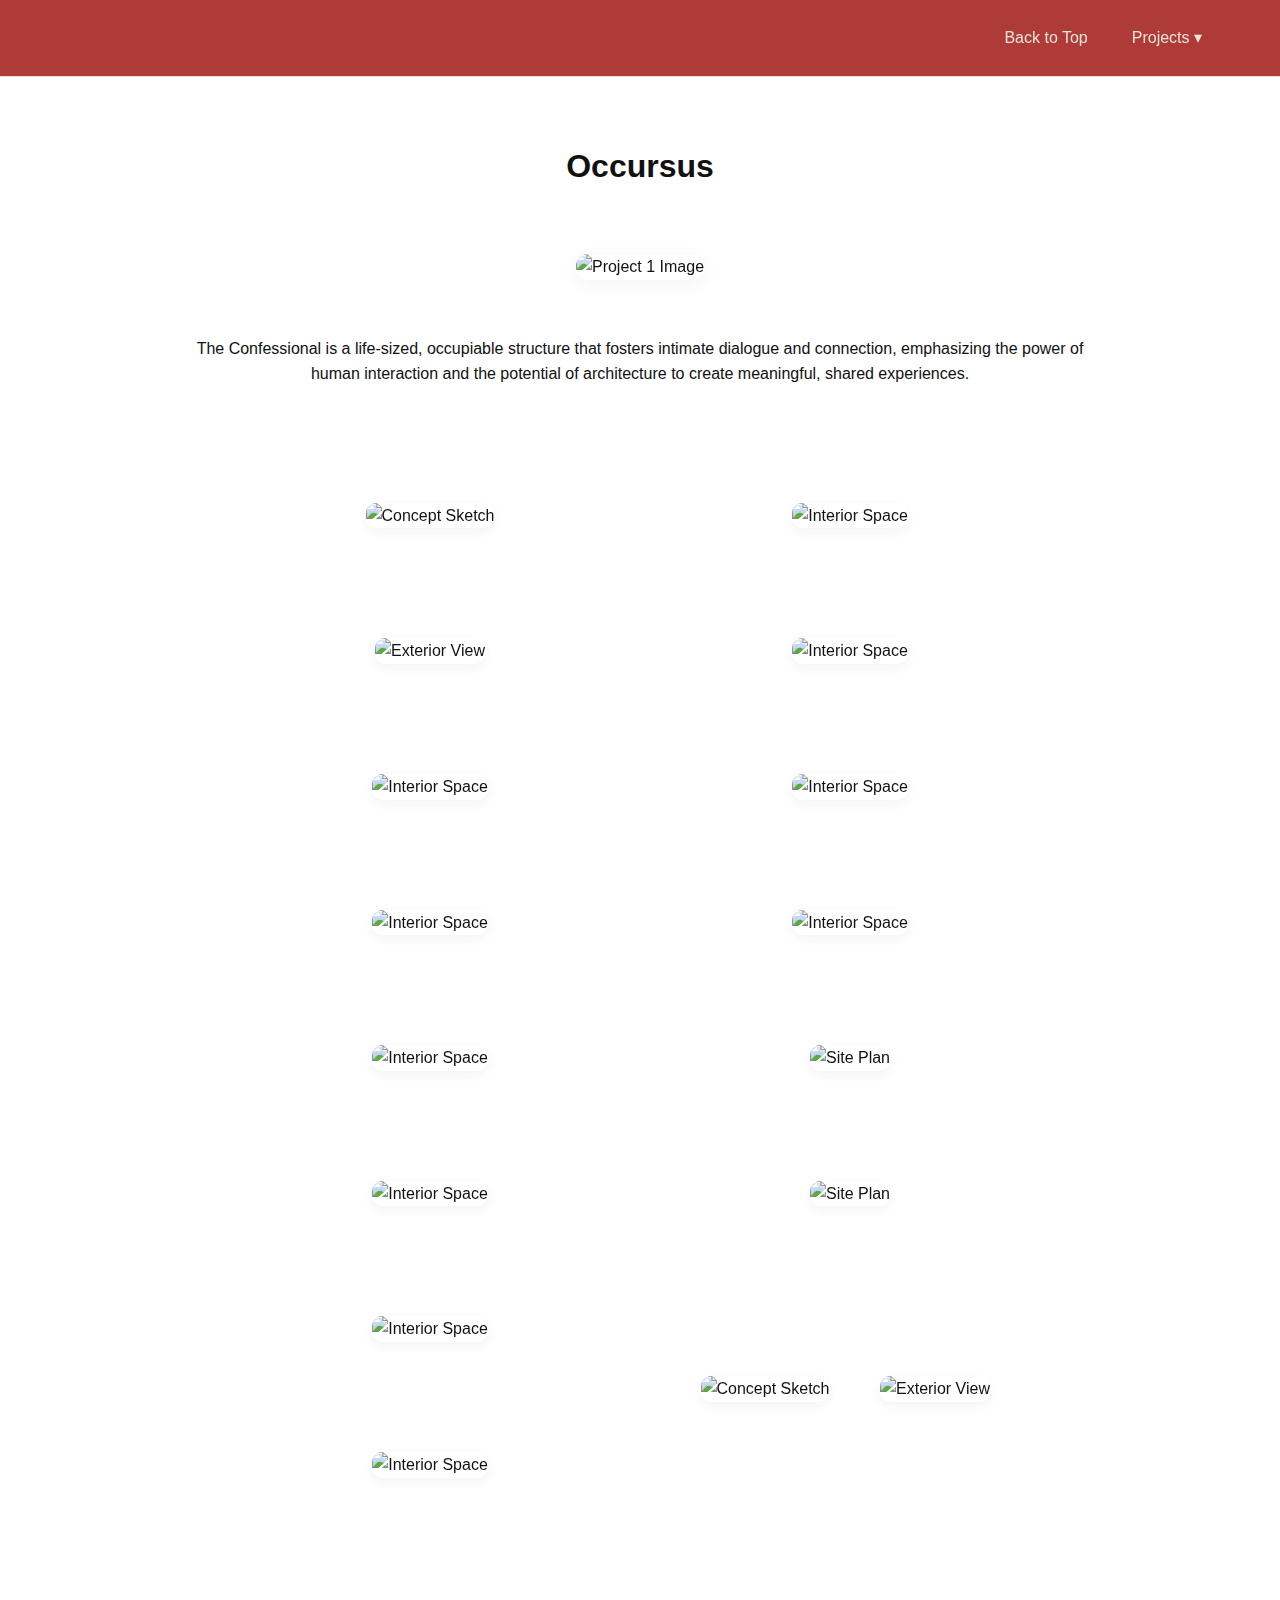
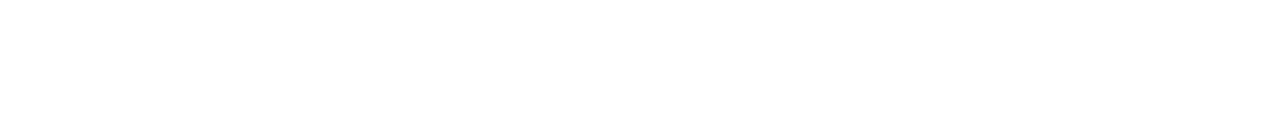
==== project4.html @ d080ab5f "Add files via upload" ====
<!DOCTYPE html>
<html lang="en">
<head>
  <meta charset="UTF-8" />
  <meta name="viewport" content="width=device-width, initial-scale=1.0"/>
  <title>Project 1 | Razan Alzouabi Portfolio</title>
  <link rel="stylesheet" href="styles.css" />
</head>
<body>
    <header class="navbar">
        <div class="logo">
          <a href="index.html" class="logo-link">Razan Alzouabi</a>
        </div>
        
        <nav class="nav-right">
          <ul class="nav-links">
            <li><a href="#top">Back to Top</a></li>
            <li class="dropdown">
              <button onclick="toggleMenu()" class="dropdown-toggle">Projects ▾</button>
              <ul class="dropdown-menu" id="projectDropdown">
                <li><a href="project1.html">Gateway Station</a></li>
                <li><a href="project2.html">House Revolution</a></li>
                <li><a href="project3.html">Lavuu Pavilion</a></li>
                <li><a href="project5.html">Capsule</a></li>
              </ul>
            </li>
          </ul>
        </nav>
      </header>

  <section class="project-detail">
    <div class="project-detail-container">
      <h1>Occursus</h1>
      <img src="assets/Occursus/cover1.jpg" alt="Project 1 Image" />
      <p>The Confessional is a life-sized, occupiable structure that fosters intimate dialogue and connection,
        emphasizing the power of human interaction and the potential of architecture to create meaningful, shared experiences.</p>
        <div class="masonry-grid">
        <div class="masonry-item">
          <img src="assets/Occursus/image1.jpg" alt="Concept Sketch">
          
        </div>
        <div class="masonry-item">
          <img src="assets/Occursus/image2.jpg" alt="Exterior View">
          
        </div>
        <div class="masonry-item">
          <img src="assets/Occursus/image3.jpg" alt="Interior Space">
        </div>
    
    <div class="masonry-item">
      <img src="assets/Occursus/image8.jpeg" alt="Interior Space">
    
</div>
<div class="masonry-item">
  <img src="assets/Occursus/image9.jpeg" alt="Interior Space">

</div>
<div class="masonry-item">
  <img src="assets/Occursus/image10.jpeg" alt="Interior Space">

</div>
<div class="masonry-item">
  <img src="assets/Occursus/image11.jpeg" alt="Interior Space">
</div>
<div class="masonry-item">
    <img src="assets/Occursus/image12.jpeg" alt="Interior Space">
  </div>
  <div class="masonry-item">
    <img src="assets/Occursus/image13.jpeg" alt="Interior Space">
  </div>
  <div class="masonry-item">
    <img src="assets/Occursus/image14.jpeg" alt="Interior Space">
  </div>
  <div class="masonry-item">
    <img src="assets/Occursus/image15.jpeg" alt="Interior Space">
  </div>
  <div class="masonry-item">
    <img src="assets/Occursus/image16.jpeg" alt="Interior Space">
  </div>
    
    <div class="masonry-item">
        <img src="assets/Occursus/image5.jpg" alt="Site Plan">
        
      </div>
   
        <div class="masonry-item">
          <img src="assets/Occursus/image4.jpg" alt="Site Plan">
          
        </div>
        <div class="masonry-grid">
            <div class="masonry-item">
              <img src="assets/Occursus/image6.jpg" alt="Concept Sketch">
              
            </div>
            <div class="masonry-item">
              <img src="assets/Occursus/image7.jpg" alt="Exterior View">
              
        </div>
    </div>
  </section>
  <!-- Lightbox Zoom Script -->
<script>
    document.querySelectorAll(".masonry-item img").forEach(img => {
      img.addEventListener("click", () => {
        const overlay = document.createElement("div");
        overlay.style = `
          position: fixed;
          top: 0; left: 0;
          width: 100vw;
          height: 100vh;
          background: rgba(0,0,0,0.9);
          display: flex;
          justify-content: center;
          align-items: center;
          z-index: 9999;
        `;
  
        const zoomedImg = document.createElement("img");
        zoomedImg.src = img.src;
        zoomedImg.style = `
          max-width: 90%;
          max-height: 90%;
          border-radius: 8px;
          box-shadow: 0 0 20px rgba(0,0,0,0.5);
        `;
  
        overlay.appendChild(zoomedImg);
        document.body.appendChild(overlay);
  
        overlay.addEventListener("click", () => overlay.remove());
      });
    });
  </script>
  <script>
    function toggleMenu() {
      const dropdown = document.getElementById('projectDropdown');
      dropdown.classList.toggle('show');
    }
  
    // Optional: Close menu when clicking outside
    window.addEventListener('click', function (e) {
      const toggle = document.querySelector('.dropdown-toggle');
      const menu = document.getElementById('projectDropdown');
      if (!toggle.contains(e.target) && !menu.contains(e.target)) {
        menu.classList.remove('show');
      }
    });
  </script>
</body>
</html>
---- styles.css ----
/* General Styles */
@font-face {
  font-family: 'MonumentGroteskMono';
  src: url('assets/fonts/monument-grotesk-mono.ttf') format('truetype');
  font-weight: normal;
  font-style: normal;
}

body {
  margin: 0;
  font-family: 'MonumentGroteskMono', 'Inter', sans-serif;
  background-color: #FCF5EB;
  color: #AA302D;
  line-height: 1.6;
}

html {
  scroll-behavior: smooth;
}

/* Navbar */
.navbar {
  display: flex;
  justify-content: space-between;
  align-items: center;
  padding: 20px 5%;
  position: fixed;
  width: 100%;
  top: 0;
  left: 0;
  background: rgba(170, 48, 45, 0.95);
  border-bottom: 1px solid #EAE3D6;
  z-index: 1000;
  box-sizing: border-box;
}

.logo-link {
  color: #EAE3D6;
  text-decoration: none;
  font-size: 1.4rem;
  letter-spacing: 0.5px;
  display: inline-block;
  opacity: 0;
  transform: translateY(-10px);
  animation: logoFadeSlide 2s ease-out forwards;
}

.logo-link:hover {
  color: #fff;
}

@keyframes logoFadeSlide {
  to {
    opacity: 1;
    transform: translateY(0);
  }
}

/* Right-aligned nav wrapper */
.nav-right {
  margin-left: auto;
  display: flex;
  align-items: center;
}

.nav-links {
  display: flex;
  gap: 15px;
  list-style: none;
  padding: 0;
  margin: 0;
  align-items: center;
}

.nav-links a {
  text-decoration: none;
  color: #EAE3D6;
  font-weight: 500;
  padding: 8px 14px;
  border: 1px solid transparent;
  border-radius: 20px;
  transition: all 0.3s ease;
  white-space: nowrap;
}

.nav-links a:hover {
  color: #AA302D;
  background-color: #EAE3D6;
  border-color: #EAE3D6;
}

/* Dropdown menu in nav */
.dropdown {
  position: relative;
}

.dropdown-toggle {
  background: none;
  border: none;
  color: #EAE3D6;
  font-weight: 500;
  cursor: pointer;
  font-size: 1rem;
  padding: 8px 14px;
}

.dropdown-menu {
  display: none;
  position: absolute;
  top: 35px;
  right: 0;
  background-color: #AA302D;
  padding: 10px;
  border-radius: 8px;
  box-shadow: 0 4px 12px rgba(0, 0, 0, 0.1);
  z-index: 1000;
}

.dropdown-menu.show {
  display: block;
}

.dropdown-menu li {
  list-style: none;
  margin: 8px 0;
}

.dropdown-menu a {
  text-decoration: none;
  color: #EAE3D6;
  font-size: 0.95rem;
}

.dropdown-menu a:hover {
  color: #fff;
}

/* Hamburger Menu */
.hamburger {
  font-size: 1.8rem;
  color: #EAE3D6;
  cursor: pointer;
  display: none;
  padding: 10px;
  user-select: none;
  z-index: 1002;
}

/* Hero Section */
.hero {
  height: 100vh;
  display: flex;
  align-items: center;
  justify-content: center;
  background: url('assets/images/raz1.jpeg') no-repeat center center/cover;
  text-align: center;
  color: #fff;
  padding: 0 20px;
  position: relative;
}

.hero::before {
  content: "";
  position: absolute;
  top: 0;
  left: 0;
  width: 100%;
  height: 100%;
  background: rgba(0, 0, 0, 0.4);
  z-index: -1;
}

.hero-text {
  position: relative;
  z-index: 1;
}

.hero-text h1 {
  font-size: 3rem;
  margin-bottom: 10px;
}

.hero-text p {
  font-size: 1.2rem;
  opacity: 0.9;
}

/* Section Padding */
.hero,
.projects-preview,
.about-section,
.contact-section,
.project-detail {
  padding-top: 120px;
}

/* Project Grid */
.project-grid {
  display: grid;
  grid-template-columns: repeat(auto-fit, minmax(250px, 1fr));
  gap: 30px;
  max-width: 1200px;
  margin: 0 auto;
  border-top: 1px solid #AA302D;
}

.project-card {
  text-decoration: none;
  color: inherit;
  display: block;
  border-top: 1px solid #AA302D;
}

.project-card img {
  width: 100%;
  height: 200px;
  object-fit: cover;
  border-radius: 12px;
  box-shadow: 0 4px 20px rgba(0, 0, 0, 0.05);
  transition: transform 0.3s ease, box-shadow 0.3s ease;
  border-top: 1px solid #AA302D;
}

.project-card h3 {
  font-size: 1.1rem;
  font-weight: 600;
  text-align: center;
  margin-top: 10px;
  color: #AA302D;
  border-top: 1px solid #AA302D;
}

.project-card:hover img {
  transform: translateY(-5px);
  box-shadow: 0 8px 20px rgba(0, 0, 0, 0.1);
}

/* Project Tiles (Optional Masonry Style) */
.project-tiles {
  display: flex;
  justify-content: center;
  flex-wrap: wrap;
  gap: 30px;
  padding-top: 40px;
}

.tile {
  width: 180px;
  text-align: center;
  text-decoration: none;
  color: #AA302D;
  transition: transform 0.3s ease;
}

.tile img {
  width: 100%;
  height: 450px;
  object-fit: cover;
  filter: grayscale(100%);
  box-shadow: 0 4px 12px rgba(0, 0, 0, 0.08);
  transition: transform 0.3s ease, filter 0.3s ease;
}

.tile:hover img {
  transform: scale(1.03);
  filter: grayscale(0%);
}

.tile p {
  margin-top: 10px;
  font-size: 0.95rem;
  font-weight: 500;
}

/* About Section */
.about-section {
  padding: 120px 40px;
  background-color: #FCF5EB;
  border-top: 1px solid #AA302D;
}

.about-container {
  display: flex;
  flex-direction: column;
  align-items: center;
  max-width: 1000px;
  margin: 0 auto;
  gap: 40px;
}

.about-image img {
  width: 300px;
  height: 250px;
  border-radius: 4px; /* minimal rounding for rectangle */
  object-fit: cover;
  box-shadow: 0 10px 30px rgba(0, 0, 0, 0.1);
  transition: transform 0.3s ease;
}

.about-image img:hover {
  transform: scale(1.05);
}

.about-text {
  text-align: center;
  font-weight: 600;
}

.about-text h2 {
  font-size: 2rem;
  margin-bottom: 20px;
}

.about-text p {
  font-size: 1.1rem;
  line-height: 1.8;
  max-width: 700px;
  margin: 0 auto 20px;
}

/* Contact Section */
.contact-section {
  padding: 120px 40px;
  background-color: #FCF5EB;
  border-top: 1px solid #AA302D;
  text-align: center;
}

.contact-container {
  max-width: 700px;
  margin: 0 auto;
}

.contact-section h2 {
  font-size: 2rem;
  margin-bottom: 20px;
}

.contact-section p {
  font-size: 1.1rem;
  margin-bottom: 40px;
  border-top: 1px solid #AA302D;
  color: #333;
}

.contact-links {
  display: flex;
  flex-direction: column;
  gap: 15px;
}

.contact-links a {
  font-size: 1rem;
  text-decoration: none;
  color: #111;
  transition: color 0.3s ease;
}

.contact-links a:hover {
  color: #666;
}

@media (min-width: 600px) {
  .contact-links {
    flex-direction: row;
    justify-content: center;
  }

  .contact-links a {
    margin: 0 10px;
  }
}

/* Footer */
.footer {
  text-align: center;
  padding: 40px 0;
  font-size: 0.9rem;
  color: #FCF5EB;
  background-color: #AA302D;
}

/* Project Detail Page */
.project-detail {
  padding: 120px 40px;
  background-color: #fff;
  color: #111;
}

.project-detail-container {
  max-width: 900px;
  margin: 0 auto;
  text-align: center;
}

.project-detail-container img {
  width: 100%;
  max-height: 600px;
  object-fit: cover;
  margin: 40px 0;
  border-radius: 12px;
  box-shadow: 0 4px 20px rgba(0, 0, 0, 0.05);
  filter: grayscale(0%);
}

/* Masonry Grid */
.masonry-grid {
  column-count: 2;
  column-gap: 20px;
  padding: 60px 40px;
}

.masonry-item {
  break-inside: avoid;
  margin-bottom: 30px;
  transition: transform 0.3s ease;
  cursor: zoom-in;
}

.masonry-item img {
  width: 100%;
  border-radius: 10px;
  box-shadow: 0 4px 12px rgba(0, 0, 0, 0.05);
  transition: transform 0.3s ease;
}

.masonry-item:hover img {
  transform: scale(1.02);
}

.caption {
  font-size: 0.95rem;
  color: #444;
  margin-top: 10px;
  text-align: center;
}

/* Mobile Responsive Styles */
@media (max-width: 768px) {
  .navbar {
    flex-direction: column;
    align-items: flex-start;
    padding: 15px 5%;
  }
  
  .nav-right {
    width: 100%;
    display: flex;
    justify-content: space-between;
    align-items: center;
    margin-top: 10px;
  }
  
  .nav-links {
    flex-direction: column;
    align-items: flex-start;
    width: 100%;
  }
  
  .dropdown-menu {
    top: 100%;
    right: 5%;
  }
  
  .hero-text h1 {
    font-size: 2rem;
  }
  
  .hero-text p {
    font-size: 1rem;
  }
  
  .about-container {
    flex-direction: column;
    text-align: center;
  }
}

/* Hamburger (Mobile Only) */
@media (max-width: 768px) {
  .hamburger {
    display: block;
  }
  
  .nav-right {
    display: none;
  }
}

/* End of CSS */
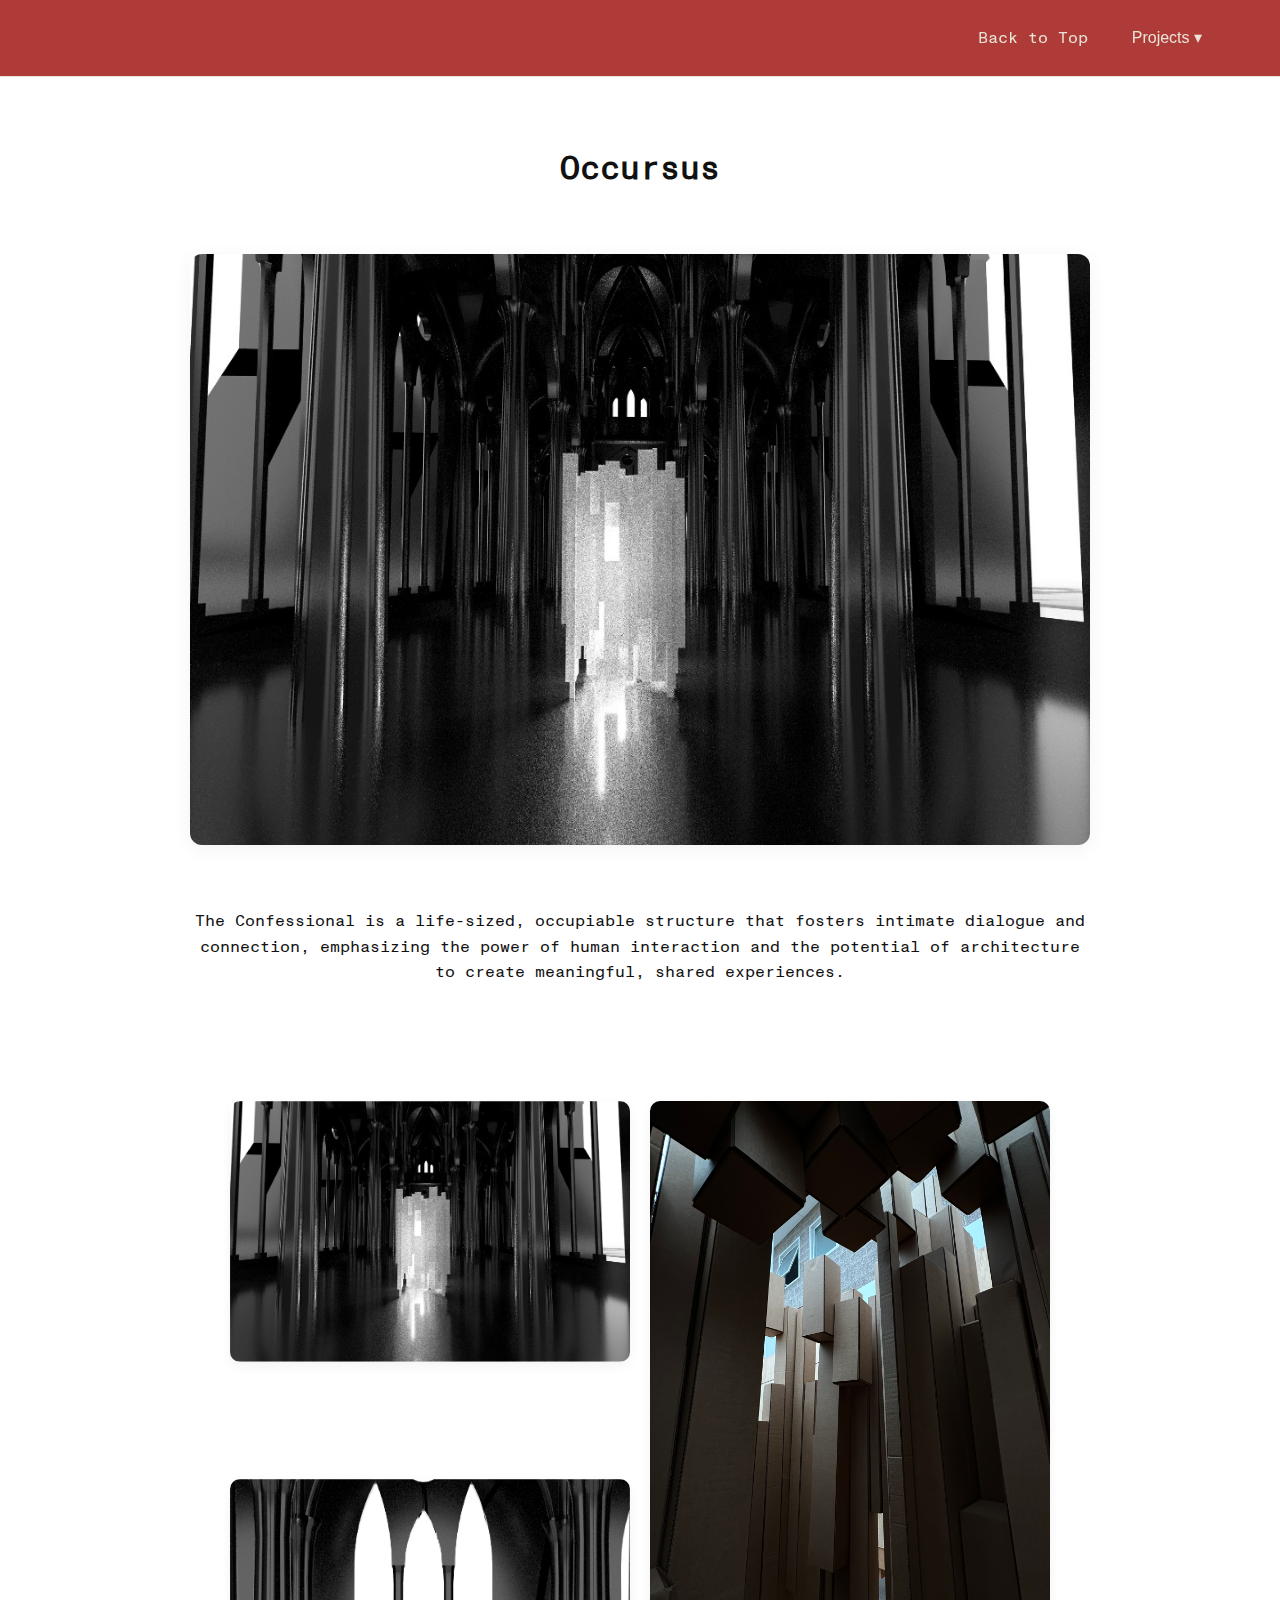
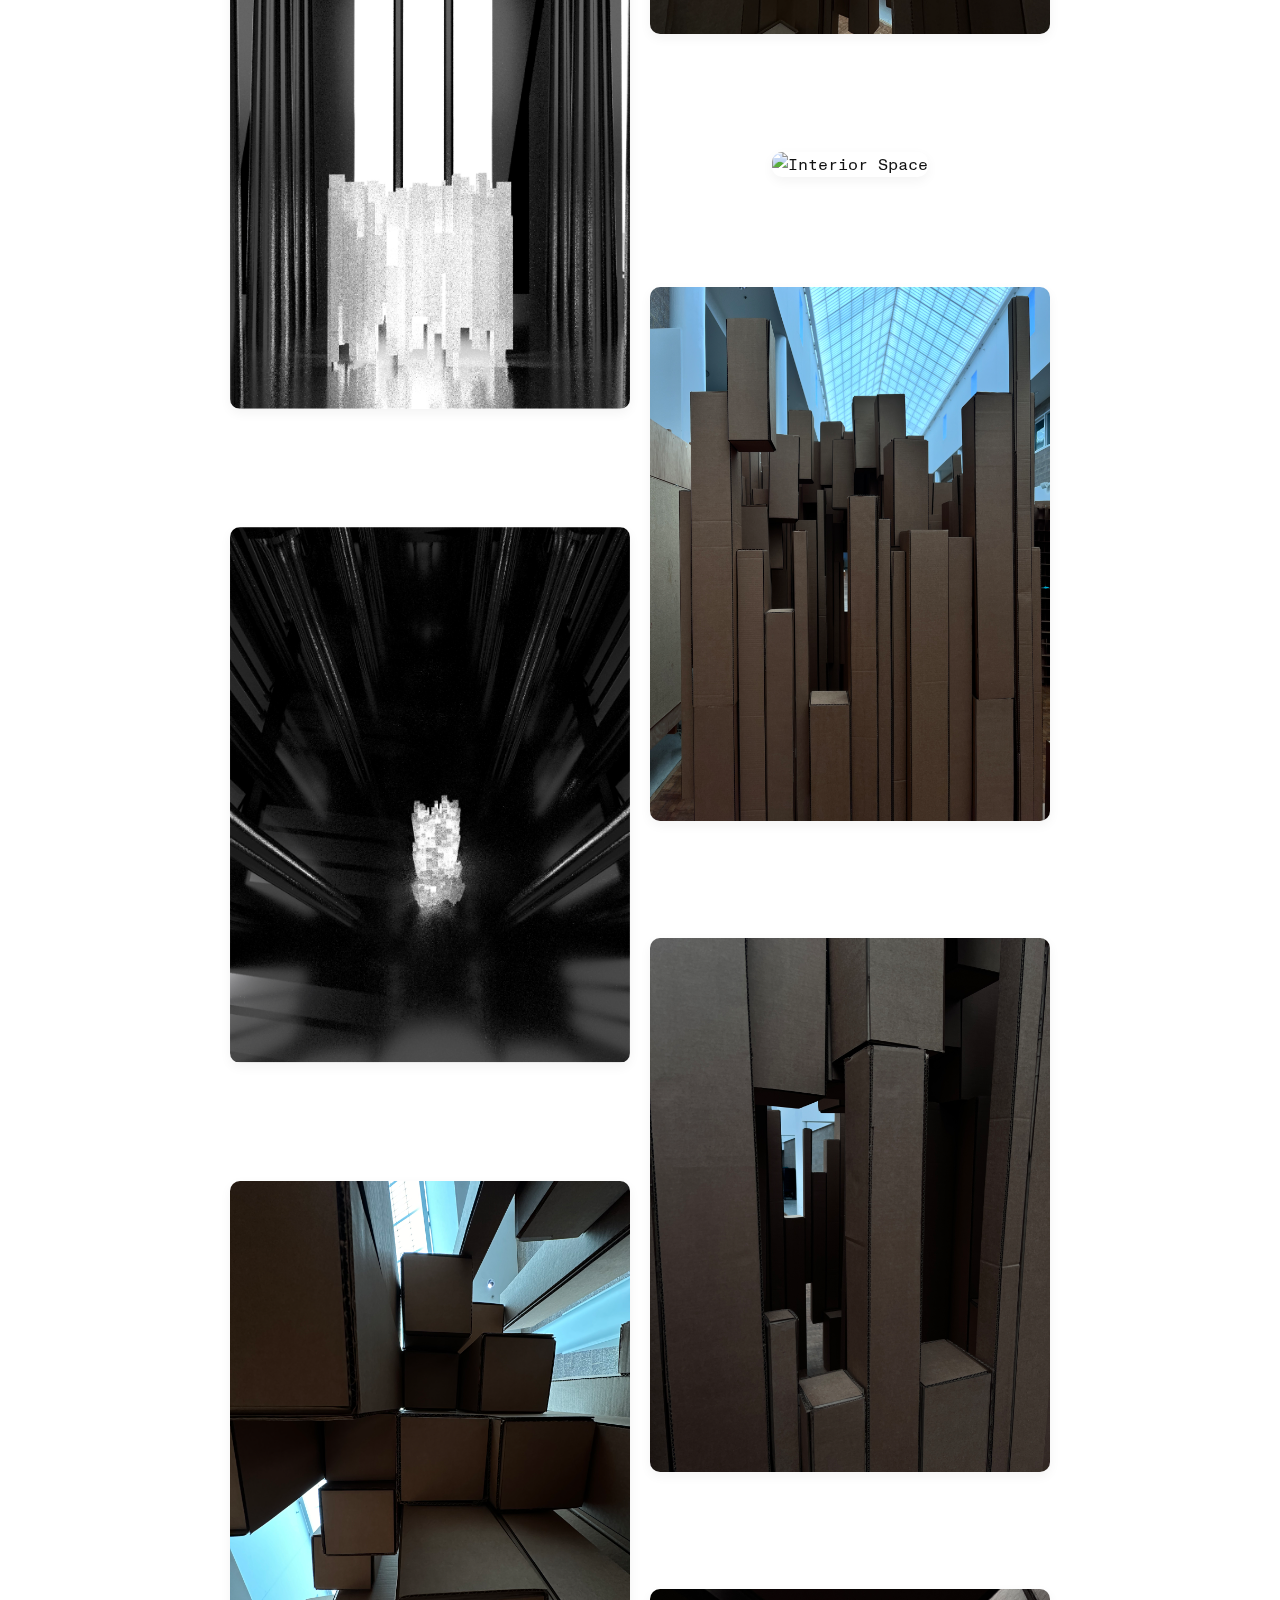
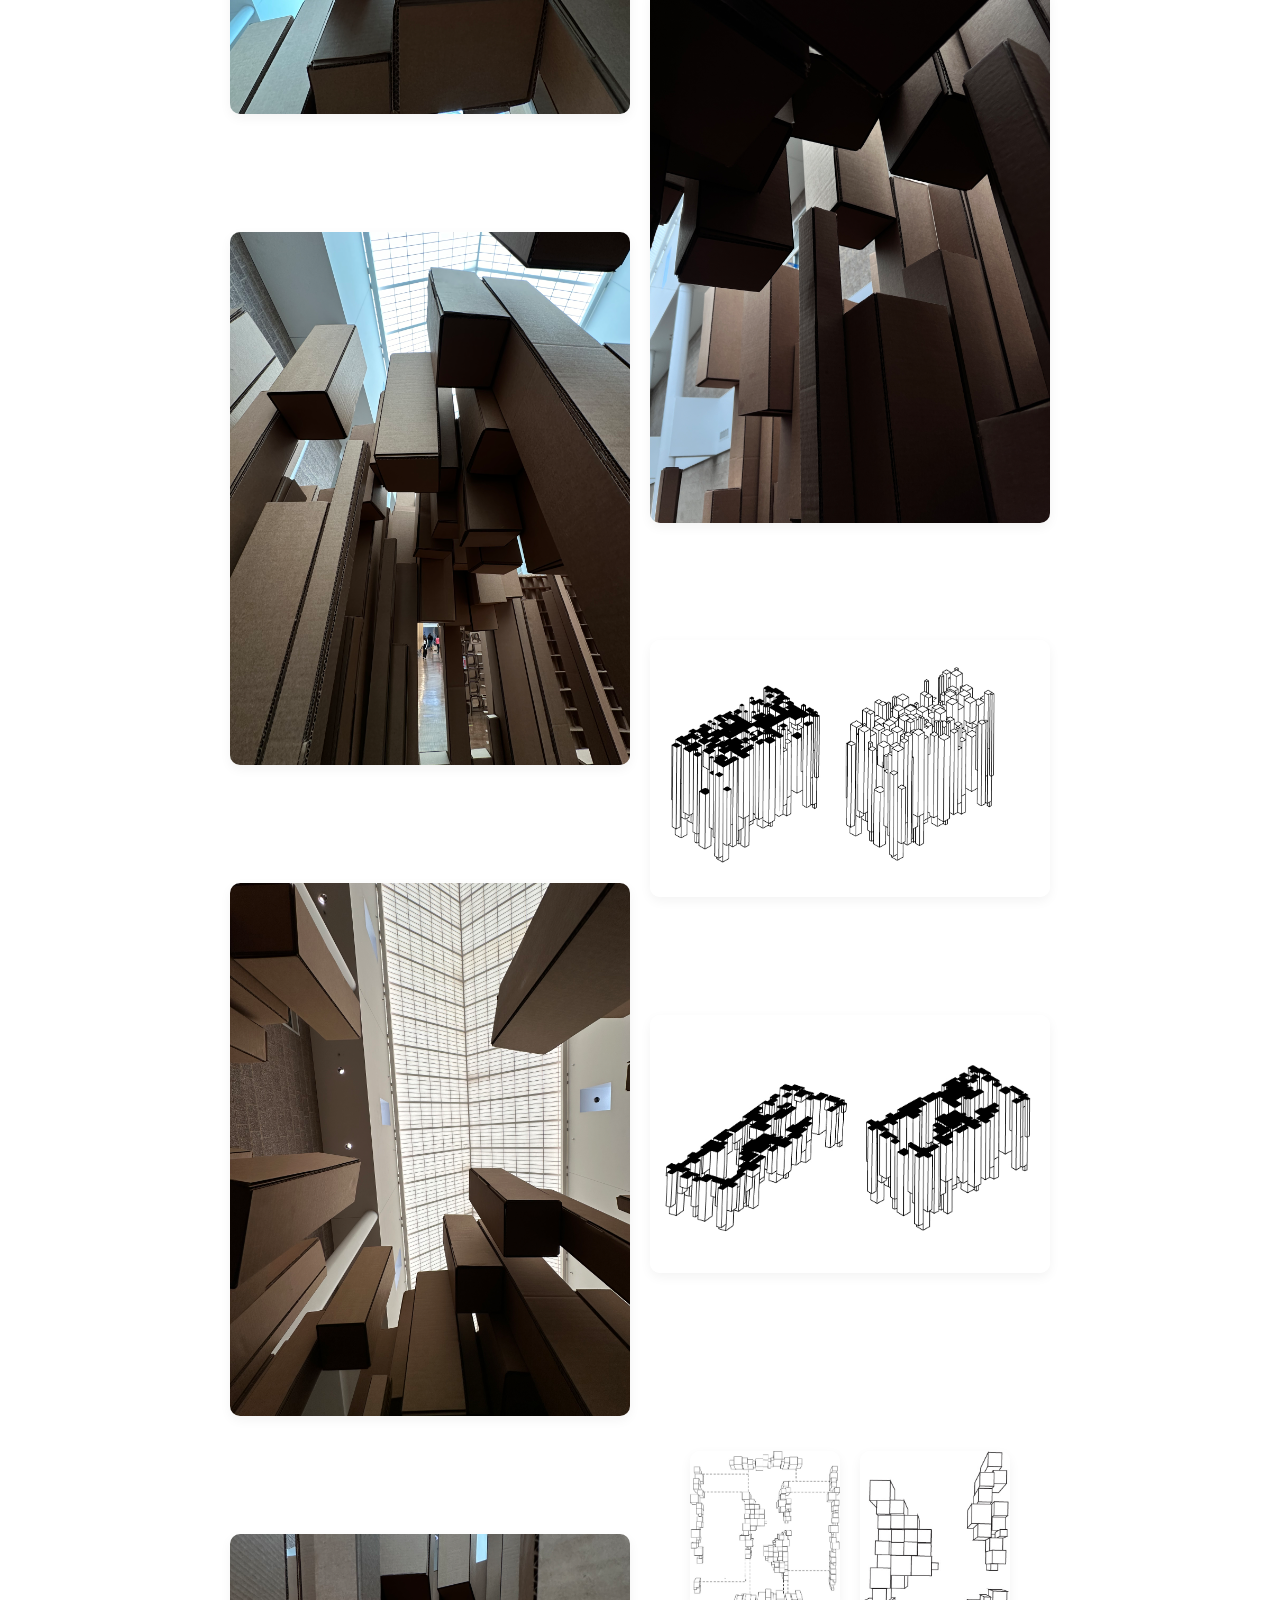
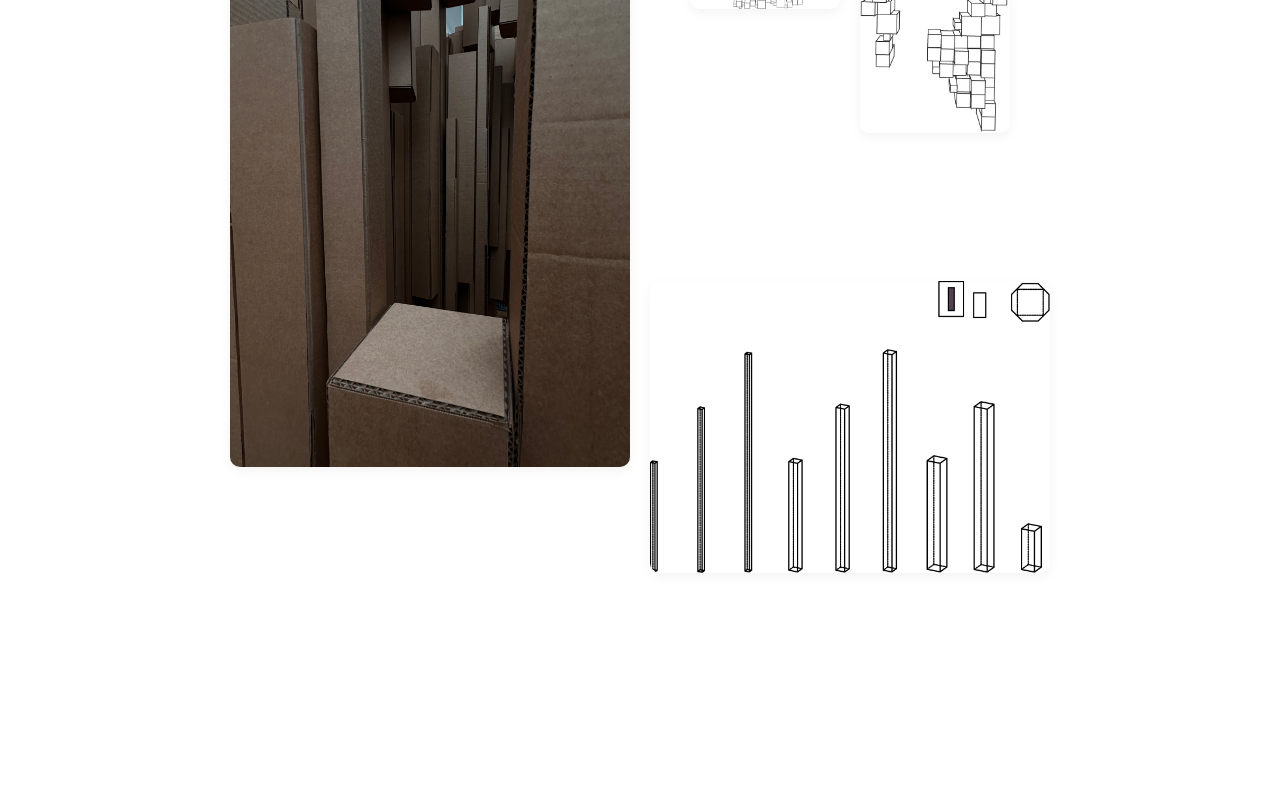
==== commit 5fb63dd4: "Update project4.html" ====
--- a/project4.html
+++ b/project4.html
@@ -96,6 +96,11 @@
               <img src="assets/Occursus/image7.jpg" alt="Exterior View">
               
         </div>
+        </div>
+            <div class="masonry-item">
+              <img src="assets/Occursus/image17.jpg" alt="Exterior View">
+              
+        </div>
     </div>
   </section>
   <!-- Lightbox Zoom Script -->
@@ -147,4 +152,4 @@
     });
   </script>
 </body>
-</html>+</html>
--- a/styles.css
+++ b/styles.css
@@ -476,15 +476,22 @@
   }
 }
 
-/* Hamburger (Mobile Only) */
 @media (max-width: 768px) {
   .hamburger {
     display: block;
   }
   
+  /* Instead of hiding, display nav-right in block layout */
   .nav-right {
-    display: none;
-  }
-}
-
-/* End of CSS */+    display: block;
+    width: 100%;
+    text-align: center;
+  }
+  
+  .nav-links {
+    flex-direction: column;
+    align-items: center;
+  }
+}
+
+/* End of CSS */
